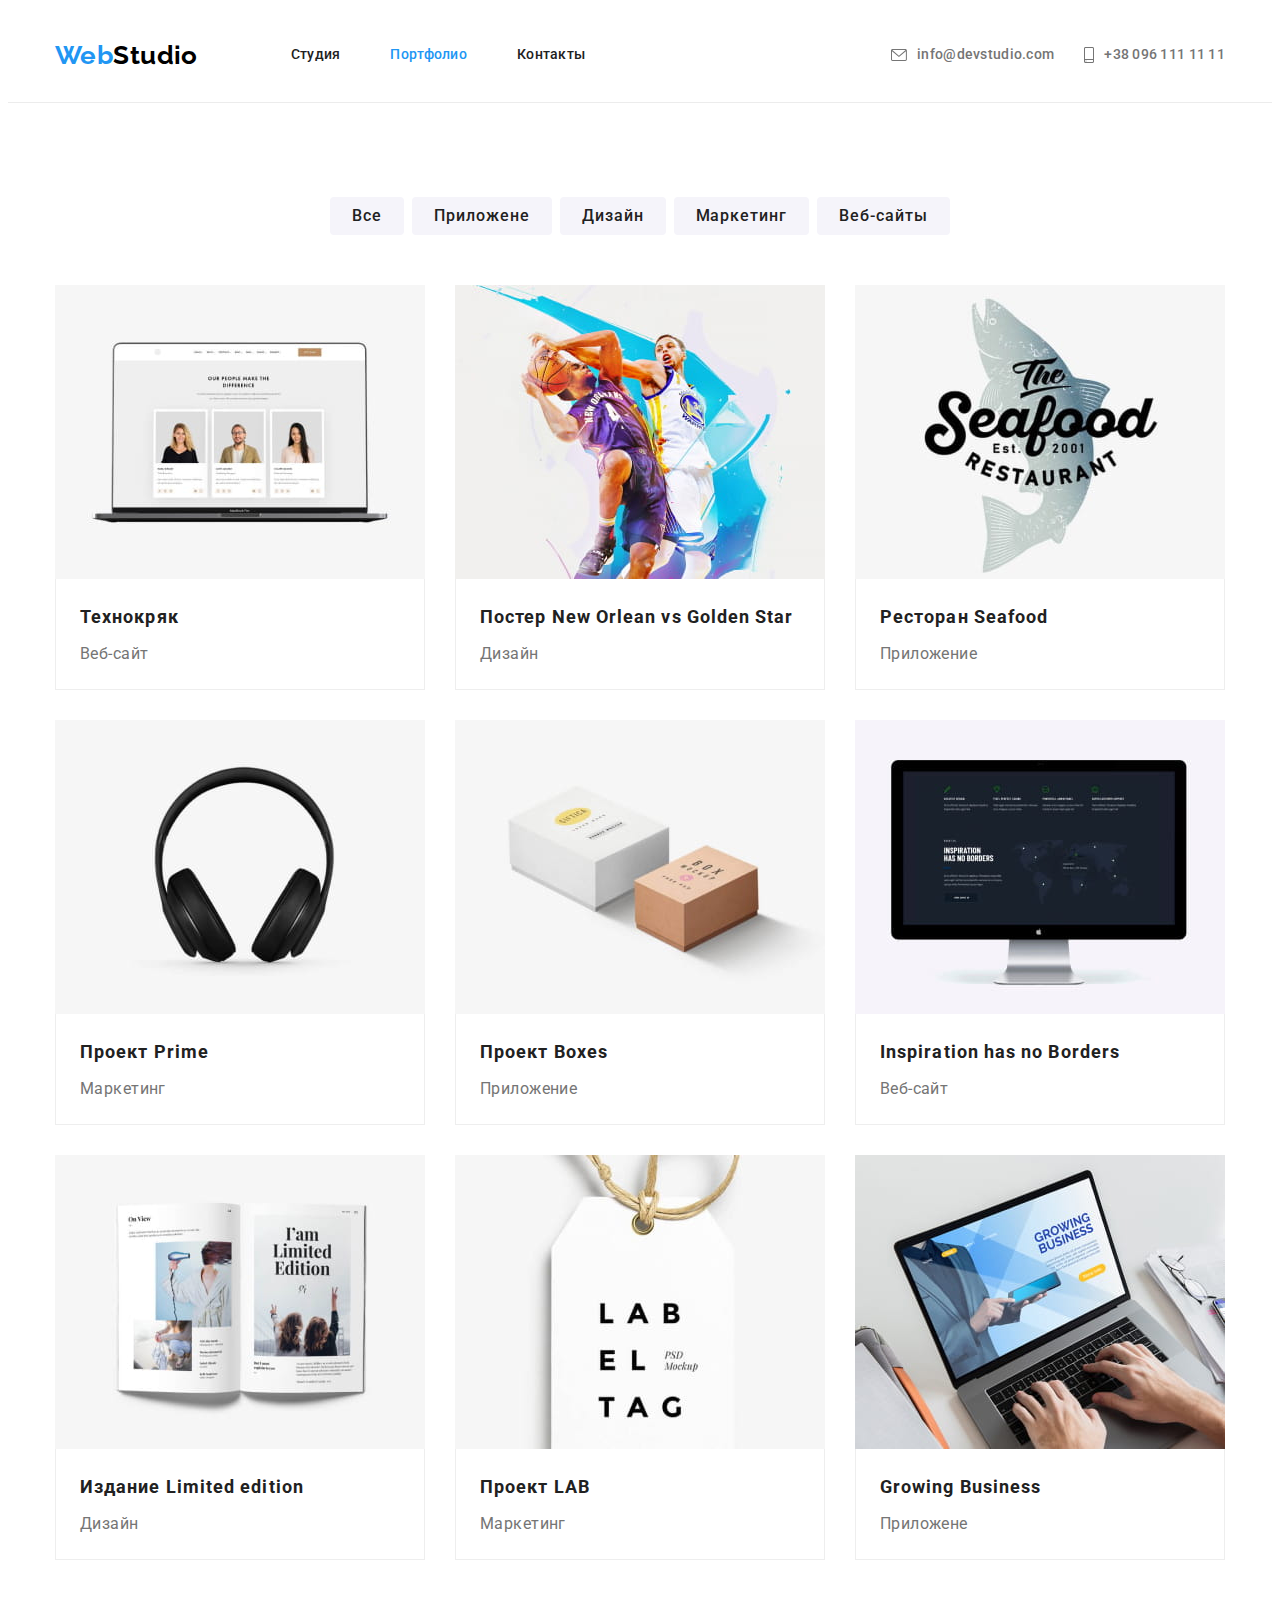
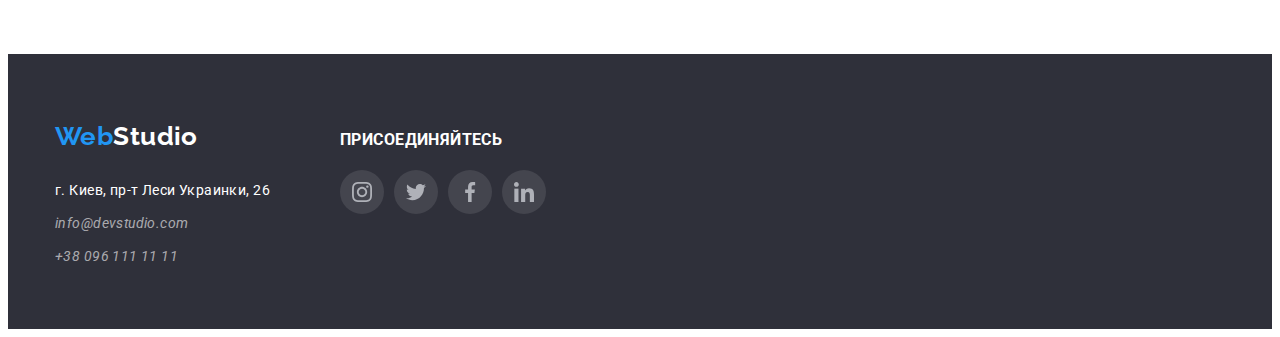
==== portfolio.html @ 27dc735b "Initial commit" ====
<!DOCTYPE html>
<html lang="ru">

<head>
    <meta charset="UTF-8">
    <meta http-equiv="X-UA-Compatible" content="IE=edge">
    <meta name="viewport" content="width=device-width, initial-scale=1.0">
    <link rel="preconnect" href="https://fonts.gstatic.com">
    <link
        href="https://fonts.googleapis.com/css2?family=Raleway:wght@700&family=Roboto:wght@400;500;700;900&display=swap"
        rel="stylesheet">
    <link rel="stylesheet" href="./css/styles.css">
    <title>portfolio</title>
</head>

<body>

    <header class="header">
        <div class="page-header container">
            <nav class="navigation">
                <a class="logo link" href="./index.html"> <span class="accent-logo">Web</span>Studio</a>
                <ul class="site-nav list">
                    <li class="item-nav">
                        <a class="item-nav link" href="./index.html">Студия</a>
                    </li>
                    <li class="item-nav">
                        <a class="item-nav link current" href="./portfolio.html">Портфолио</a>
                    </li>
                    <li class="item-nav">
                        <a class="item-nav link" href="">Контакты</a>
                    </li>
                </ul>
            </nav> 
            <ul class="contact list">
                <li class="contact-item">
                    <a class="link-contact link" href="mailto:info@devstudio.com">
                        <svg class="icon" width="16" height="12">
                            <use href="./images/svg/sprite.svg#icon-envelope"></use>
                        </svg>info@devstudio.com
                    </a>
                </li>
                <li class="contact-item">
                    <a class="link-contact link" href="tel:+380961111111">
                        <svg class="icon" width="10" height="16">
                            <use href="./images/svg/sprite.svg#icon-smartphone"></use>
                        </svg>+38 096 111 11 11
                    </a>
                </li>
            </ul>
        </div>
    </header>

    <main>
        <section class="main-portfolio">
            <div class="container container-filter">
                <ul class="filters list">
                    <li class="item-filter"><button type="button" class="button filter">Все</button></li>
                    <li class="item-filter"><button type="button" class="button filter">Приложене</button></li>
                    <li class="item-filter"><button type="button" class="button filter">Дизайн</button></li>
                    <li class="item-filter"><button type="button" class="button filter">Маркетинг</button></li>
                    <li class="item-filter"><button type="button" class="button filter">Веб-сайты</button></li>
                </ul>            
                <ul class="portfolio list grid">
                    <li class="grid-item ">
                        <a class="link portfolio-link" href=""><img src="./images/portfolio/project001.jpg" alt="ноутбук с открытым сайтом" width="370" height="294">
                        <div class="portfolio-content">
                            <h2 class="portfolio-title">Технокряк</h2>
                            <p class="text">Веб-сайт</p>
                        </div>
                        </a>
                    </li>
                    <li class="grid-item">
                        <a class="link portfolio-link" href=""><img src="./images/portfolio/project002.jpg" alt="фото двух баскетболистов с мячём" width="370" height="294">
                        <div class="portfolio-content">
                            <h2 class="portfolio-title">Постер New Orlean vs Golden Star</h2>
                            <p class="text">Дизайн</p>
                        </div>
                        </a>
                    </li>
                    <li class="grid-item">
                        <a class="link portfolio-link" href=""><img src="./images/portfolio/project003.jpg" alt="логотип ресторана" width="370" height="294">
                        <div class="portfolio-content">
                            <h2 class="portfolio-title">Ресторан Seafood</h2>
                            <p class="text">Приложение</p>
                        </div>
                        </a>
                    </li>
                    <li class="grid-item">
                        <a class="link portfolio-link" href=""><img src="./images/portfolio/project004.jpg" alt="наушники чёрного цвета" width="370" height="294">
                        <div class="portfolio-content">
                            <h2 class="portfolio-title">Проект Prime</h2>
                            <p class="text">Маркетинг</p>
                        </div>
                        </a>
                    </li>
                    <li class="grid-item">
                        <a class="link portfolio-link" href=""><img src="./images/portfolio/project005.jpg" alt="две коробки, белого и бежевого цвета" width="370" height="294">
                        <div class="portfolio-content">
                            <h2 class="portfolio-title">Проект Boxes</h2>
                            <p class="text">Приложение</p>
                        </div>
                        </a>
                    </li>
                    <li class="grid-item">
                        <a class="link portfolio-link" href=""><img src="./images/portfolio/project006.jpg" alt="монитор с включённым сайтом" width="370" height="294">
                        <div class="portfolio-content">
                            <h2 class="portfolio-title">Inspiration has no Borders</h2>
                            <p class="text">Веб-сайт</p>
                        </div>
                        </a>
                    </li>
                    <li class="grid-item">
                        <a class="link portfolio-link" href=""><img src="./images/portfolio/project007.jpg" alt="книга с открытым разворотом" width="370" height="294">
                        <div class="portfolio-content">
                            <h2 class="portfolio-title">Издание Limited edition</h2>
                            <p class="text">Дизайн</p>
                        </div>
                        </a>
                    </li>
                    <li class="grid-item">
                        <a class="link portfolio-link" href=""><img src="./images/portfolio/project008.jpg" alt="бирка с рекламным слоганом" width="370" height="294">
                        <div class="portfolio-content">
                            <h2 class="portfolio-title">Проект LAB</h2>
                            <p class="text">Маркетинг</p>
                        </div>
                        </a>
                    </li>
                    <li class="grid-item">
                        <a class="link portfolio-link" href=""><img src="./images/portfolio/project009.jpg" alt="работающий на ноутбуке человек" width="370" height="294">
                        <div class="portfolio-content">
                            <h2 class="portfolio-title">Growing Business</h2>
                            <p class="text">Приложене</p>
                        </div>
                        </a>
                    </li>
                </ul>
            </div>
        </section>

    </main>


    <footer class="footer">
        <div class="container list footer-block">
            <div class="footer-grid">
                <a class="logo link" href="./index.html"> <span class="accent-logo">Web</span>Studio</a>
                <address class="address">
                    <p class="street-address"> г. Киев, пр-т Леси Украинки, 26</p>
                    <ul class="contact list">
                        <li class="item-address"> <a class="item link" href="mailto:info@devstudio.com">info@devstudio.com</a> </li>
                        <li class="item-address"> <a class="item link" href="tel:+380961111111">+38 096 111 11 11</a> </li>
                    </ul>
                </address>
            </div>
            <div class="footer-grid">
                <h3 class="footer-title">Присоединяйтесь</h3>
                <ul class="list social-icons">
                    <li class="social-icons-item">
                        <a href="" class="social-icons-link" target="_blank" rel="noopener noreferrer">
                            <svg class="icon">
                                <use href="./images/svg/sprite.svg#icon-instagram"></use>
                            </svg>
                        </a>
                    </li>
                    <li class="social-icons-item">
                        <a href="" class="social-icons-link" target="_blank" rel="noopener noreferrer">
                            <svg class="icon">
                                <use href="./images/svg/sprite.svg#icon-twitter"></use>
                            </svg>
                        </a>
                    </li>
                    <li class="social-icons-item">
                        <a href="" class="social-icons-link" target="_blank" rel="noopener noreferrer">
                            <svg class="icon">
                                <use href="./images/svg/sprite.svg#icon-facebook"></use>
                            </svg>
                        </a>
                    </li>
                    <li class="social-icons-item">
                        <a href="" class="social-icons-link" target="_blank" rel="noopener noreferrer">
                            <svg class="icon">
                                <use href="./images/svg/sprite.svg#icon-linkedin"></use>
                            </svg>
                        </a>
                    </li>
                </ul>

            </div>
        <div>
    </footer>
    
</body>

</html>
---- css/styles.css ----
:root {
    --primary-text-color: #757575;
    --title-text-color: #212121;
    --accent-color: #2196F3;
    --contact-footer-text-color: rgba(255,255,255,0.6);
    --dark-bg-color: #2F303A;
    --primary-bg-color: #FFFFFF;
    --section-bg-color: #F5F4FA;
    --color-icons: #AFB1B8;
    --grid-item: 4;
}



        /* utilits */

html {
	box-sizing: border-box;
}
*,
*::after,
*::before {
	box-sizing: inherit;
}

body {
    background-color: var(--primary-bg-color);
    color: var(--primary-text-color);
    font-family: 'roboto', sans-serif;
    font-weight: 400;
    font-size: 14px;
    line-height: 1.14;
    letter-spacing: 0.03em;
}

h1, h2, h3, h4, h5, h6, p {
    margin: 0;
}
    
.link {
    text-decoration: none;
}
    
.list {
    list-style: none;
    padding-left: 0px;
    margin: 0px;
}
    
img {
    display: block;
    max-width: 100%;
    height: auto;
}

.social-icons .icon {
    width: 20px;
    height: 20px;
    fill: var(--color-icons);
}

.social-icons-link:hover .icon,
.social-icons-link:focus .icon {
    fill: var(--primary-bg-color);
}

.social-icons-link:hover,
.social-icons-link:focus {
    background-color: var(--accent-color);
}

.social-icons {
    display: flex;
    justify-content:center;
}

.social-icons-link {
    display: flex;
    justify-content: center;
    align-items: center;
    width: 44px;
    height: 44px;
    border-radius: 50%;
    background-color: rgba(255,255,255,0.1);
}
.social-icons-item + .social-icons-item {
    margin-left: 10px;
}
    
.grid {
    display: flex;
    flex-wrap: wrap;
    margin-left: -30px;
    margin-top: -30px;
}
    
.grid-item {
    flex-basis: calc((100% - 30px * var(--grid-item)) / var(--grid-item));
    margin-left: 30px;
    margin-top: 30px;
}

.button {
    color: var(--primary-bg-color);
    background-color: var(--accent-color);
    font-weight: 700;
    font-size: 16px;
    line-height: 1.88;
    letter-spacing: 0.06em;
    cursor: pointer;
    font-family: 'roboto', sans-serif;
    border-radius: 4px;
    padding: 10px 32px;
}

.button:hover,
.button:focus {
    background-color: #188CE8;}

.accent-logo {
    color: var(--accent-color);
}
    
.footer .logo {
    color: var(--primary-bg-color);
}
    
.container {
    width: 1200px;
    padding-left: 15px;
    padding-right: 15px;
}


        /* header */

.header {
border-bottom: 1px solid #ECECEC;
padding-top: 24px;
padding-bottom: 24px;
}
            
.page-header {
background-color: var(--primary-bg-color);
display: flex;
align-items: center;
margin-left: auto;
margin-right: auto;
}

.site-nav .link {
    color: var(--title-text-color);
    font-weight: 500;
    letter-spacing: 0.02em;
    }
    
.site-nav {
    display: flex;
    margin-left: 93px;
}
    
.site-nav .item-nav:not(:last-child) {
    margin-right: 50px;
}

.site-nav .link:hover,
.site-nav .link:focus {
    color: var(--accent-color);
    letter-spacing: 0.02em;
    font-style: normal;
}
    
.site-nav .link.current {
    color: var(--accent-color)
}   
.navigation {
    display: flex;
    align-items: center;
}
    
.contact .link-contact {
    color: var(--primary-text-color);
    font-weight: 500;
    letter-spacing: 0.02em;
    font-style: normal;
    padding-top: 15px;
    padding-bottom: 15px;
    display: flex;
    align-items: center;
}

.contact .link-contact:hover,
.contact .link-contact:focus {
color: var(--accent-color);
}

.link-contact:hover .icon,
.link-contact:focus .icon {
    fill: var(--accent-color)
}

.link-contact .icon {
    fill: var(--primary-text-color);
    margin-right: 10px;
}

.page-header .contact {
    display: flex;
    margin-left: auto;
}
    
.contact .contact-item:not(:last-child) {
    margin-right: 30px;
}

.logo {
    font-family: 'raleway', sans-serif;
    font-weight: 700;
    font-size: 26px;
    line-height: 1.19;
    color: #000000;
}

.accent-logo {
 color: var(--accent-color);
}

.section-title {
    color: var(--title-text-color);
    font-weight: 700;
    font-size: 36px;
    line-height: 1.16;
    text-align: center;
    margin-bottom: 50px;
}

        /* section hero */

.hero {
    background-color: var(--dark-bg-color);
    max-width: 1600px;
    margin-left: auto;
    margin-right: auto;
  }
            
.hero-container {
    padding-top: 200px ;
    padding-bottom: 200px;
    margin-left: auto;
    margin-right: auto;
    text-align: center;
    background-image: linear-gradient(to right,
    rgba(47, 48, 58, 0.4), rgba(47, 48, 58, 0.4)),
    url(../images/hero/hero-bg.jpg);
    background-position: center;
    height: 600px;
    max-width: 1600px;
   }

.page-title {
    color: var(--primary-bg-color);
    font-weight: 900;
    font-size: 44px;
    line-height: 1.36;
    letter-spacing: 0.06em;
    text-align: center;
    text-transform: uppercase;
    margin-bottom: 30px;
}


        /* section advantages */

.advantages .advantages-text {
    line-height: 1.71;
}

.advantages {
    padding-top: 94px;
    padding-bottom: 94px;
}

.advantages .container {
    margin-left: auto;
    margin-right: auto;
}
    
.advantages-title {
    color: var(--title-text-color);
    font-weight: 700;
    text-transform: uppercase;
    margin-bottom: 10px;
}

.advantages-title::before {
    content: '';
    display: block;
    width: 270px;
    height: 120px;
    background: var(--section-bg-color);
    border-radius: 4px;
    margin-bottom: 30px;
    background-repeat: no-repeat;
    background-position: center;
    
}

.icon-antenna ::before {
    background-image: url("../images/svg/antenna.svg");   
}

.icon-clock ::before {
    background-image: url("../images/svg/clock.svg");
}

.icon-diagram ::before {
    background-image: url("../images/svg/diagram.svg");
}

.icon-astronaut ::before {
    background-image: url("../images/svg/astronaut.svg");
}

.advantages-grid .grid-item {
    --grid-item: 4;
}


        /* section work */

.work {
    padding-bottom: 94px;
}

.work .section-title,
.team .section-title {
    color: var(--title-text-color);
    font-weight: 700;
    font-size: 36px;
    line-height: 1.16;
    text-align: center;
}

.work .container {
    margin-left: auto;
    margin-right: auto;
}
    
.work-list .grid-item {
    --grid-item: 3;
}
        /* section team */

.team .text-team {
    font-size: 16px;
    line-height: 1.18;
    margin-bottom: 16px;
}

.team .container {

    margin-left: auto;
    margin-right: auto;
    }
    
.team {
    background-color: var(--section-bg-color);
    padding-top: 94px;
    padding-bottom: 94px;
  }  
   
.team-grid .grid-item {
    --grid-item: 4;
}

.team-item-content {
    padding: 30px 31px;
    border: 1px solid var(--section-bg-color);
    background: #FFFFFF;
    box-shadow: 0px 1px 3px rgba(0, 0, 0, 0.12), 0px 1px 1px rgba(0, 0, 0, 0.14), 0px 2px 1px rgba(0, 0, 0, 0.2);
    border-radius: 0px 0px 4px 4px;
}

.employee {
    color: var(--title-text-color);
    font-weight: 500;
    font-size: 16px;
    line-height: 1.18;
    margin-bottom: 10px;
    text-align: center;
}
    
.text-team {
    text-align: center;
}


        /* our clients */

.clients {
    padding-top: 94px;
    padding-bottom: 94px;
}

.clients .container {
    margin-left: auto;
    margin-right: auto;
}

.clients-list .grid-item {
    --grd-item: 6;
}

.client-item {
    width: 170px;
    height: 90px;
}

.client-link {
    display: inline-flex;
    width: 100%;
    height: 100%;
    border: 1px solid var(--color-icons);
    border-radius: 4px;
    justify-content:center;
    align-items:center;
}

.client-icon {
    fill: var(--color-icons);
}

.client-link:hover .client-icon,
.client-link:focus .client-icon {
    fill: var(--accent-color);
}

.client-link:hover,
.client-link:focus {
    border: 1px solid var(--accent-color);
}

.clients .grid {
    flex-wrap: nowrap;
}

        /* footer */

.footer .item,
.footer .link {
    color: var(--contact-footer-text-color);
    line-height: 1.71;
}

.footer .logo {
    color: var(--primary-bg-color);
}

.address {
    margin-top: 20px;
}

.address p {
    color: var(--primary-bg-color);
    line-height: 1.71;
    font-style: normal;
}

.footer {
    background-color: var(--dark-bg-color);
    padding-top: 60px;
    padding-bottom: 60px;
}

.footer .container {
    margin-left: auto;
    margin-right: auto;
}
    
.street-address {
    margin-bottom: 9px;
}
    
.item-address:not(:last-child) {
    margin-bottom: 9px;
}
    
    
.contact .link:hover,
.contact .link:focus {
    color: var(--accent-color);
}

.footer-title {
    color: var(--primary-bg-color);
    font-weight: 700;
    text-transform: uppercase;
    margin-bottom: 20px;
}

.footer .social-icons {
    display: flex;
    justify-content: flex-start;  
}

.footer-block {
    display: flex;
    align-items: baseline;
}

.footer-grid + .footer-grid {
    margin-left: 70px;
}


        /* portfolio filter */

.main-portfolio {
    padding-top: 94px;
    padding-bottom: 94px;
}

.filters {
    display: flex;
    justify-content: center;
    margin-bottom: 50px;
}
    
.main-portfolio .container {
    margin-left: auto;
    margin-right: auto;
}
    
.filters .button {
    border: 0;
    color: var(--title-text-color);
    background-color: var(--section-bg-color);
    font-weight: 500;
    line-height: 1.63;
    padding: 6px 22px;
}
        
.filters .button:hover,
.filters .button:focus {
    color: var(--primary-bg-color);
    background-color: var(--accent-color);
    box-shadow: 0px 3px 1px rgba(0, 0, 0, 0.1),
     0px 1px 2px rgba(0, 0, 0, 0.08),
     0px 2px 2px rgba(0, 0, 0, 0.12);
}
    
.item-filter:not(:last-child) {
    margin-right: 8px;
}

        /* portfolio grid */

.portfolio-title {
    color: var(--title-text-color);
    font-weight: 700;
    font-size: 18px;
    line-height: 2;
    letter-spacing: 0.06em;
    margin-bottom: 4px;
}

.portfolio .text {
color: var(--primary-text-color);
font-size: 16px;
line-height: 1.88;
}

.portfolio-link {
    display: block;
}

.portfolio-link:hover,
.portfolio-link:focus {
    box-shadow: 0px 1px 1px rgba(0, 0, 0, 0.12),
     0px 4px 4px rgba(0, 0, 0, 0.06),
    1px 4px 6px rgba(0, 0, 0, 0.16);
}

.portfolio .grid-item {
--grid-item: 3;
}

.portfolio-content {
padding-top: 20px;
padding-left: 24px;
padding-right: 24px;
padding-bottom: 20px;
border-left: 1px solid #EEEEEE;
border-bottom: 1px solid #EEEEEE;
border-right: 1px solid #EEEEEE;
}
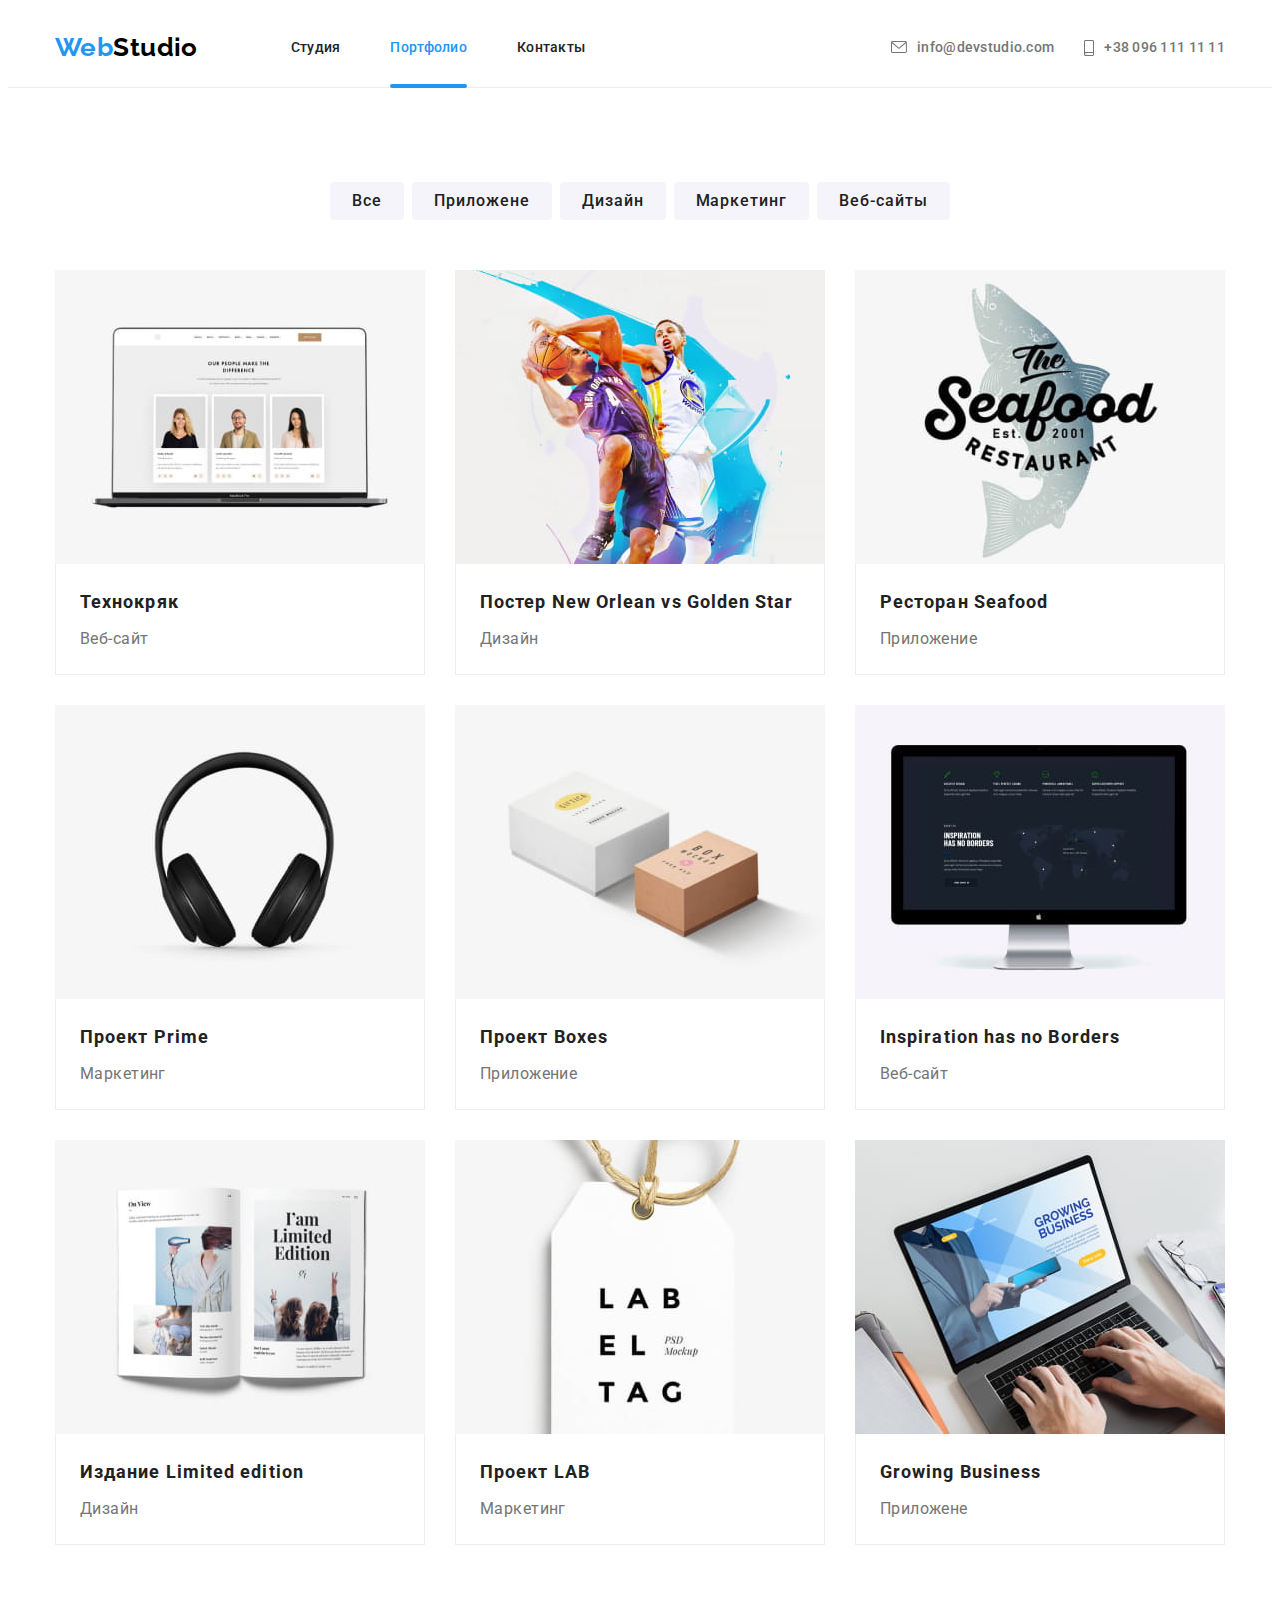
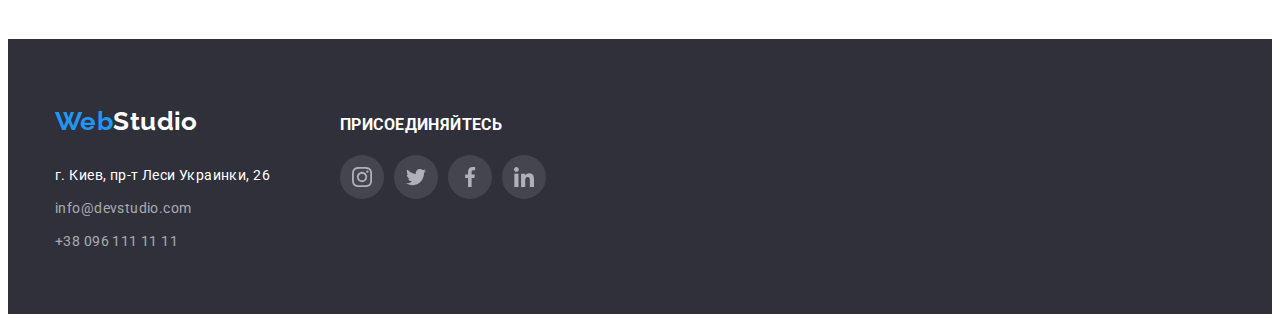
==== commit e5276665: "homework5" ====
--- a/portfolio.html
+++ b/portfolio.html
@@ -61,76 +61,94 @@
                     <li class="item-filter"><button type="button" class="button filter">Веб-сайты</button></li>
                 </ul>            
                 <ul class="portfolio list grid">
-                    <li class="grid-item ">
+                    <li class="grid-item portfolio-item">
                         <a class="link portfolio-link" href=""><img src="./images/portfolio/project001.jpg" alt="ноутбук с открытым сайтом" width="370" height="294">
-                        <div class="portfolio-content">
-                            <h2 class="portfolio-title">Технокряк</h2>
-                            <p class="text">Веб-сайт</p>
-                        </div>
-                        </a>
-                    </li>
-                    <li class="grid-item">
+                            <div class="portfolio-content">
+                                <h2 class="portfolio-title">Технокряк</h2>
+                                <p class="text">Веб-сайт</p>
+                            </div>
+                            <p class="portfolio-hover-text">Технокряк это современная площадка распространения коронавируса. Компании используют эту платформу для цифрового
+                            шпионажа и атак на защищённые сервера конкурентов.</p>
+                        </a>
+                    </li>
+                    <li class="grid-item portfolio-item">
                         <a class="link portfolio-link" href=""><img src="./images/portfolio/project002.jpg" alt="фото двух баскетболистов с мячём" width="370" height="294">
-                        <div class="portfolio-content">
-                            <h2 class="portfolio-title">Постер New Orlean vs Golden Star</h2>
-                            <p class="text">Дизайн</p>
-                        </div>
-                        </a>
-                    </li>
-                    <li class="grid-item">
+                            <div class="portfolio-content">
+                                <h2 class="portfolio-title">Постер New Orlean vs Golden Star</h2>
+                                <p class="text">Дизайн</p>
+                            </div>
+                            <p class="portfolio-hover-text">Технокряк это современная площадка распространения коронавируса. Компании используют эту платформу для цифрового
+                            шпионажа и атак на защищённые сервера конкурентов.</p>
+                        </a>
+                    </li>
+                    <li class="grid-item portfolio-item">
                         <a class="link portfolio-link" href=""><img src="./images/portfolio/project003.jpg" alt="логотип ресторана" width="370" height="294">
-                        <div class="portfolio-content">
-                            <h2 class="portfolio-title">Ресторан Seafood</h2>
-                            <p class="text">Приложение</p>
-                        </div>
-                        </a>
-                    </li>
-                    <li class="grid-item">
+                            <div class="portfolio-content">
+                                <h2 class="portfolio-title">Ресторан Seafood</h2>
+                                <p class="text">Приложение</p>
+                            </div>
+                            <p class="portfolio-hover-text">Технокряк это современная площадка распространения коронавируса. Компании используют эту платформу для цифрового
+                            шпионажа и атак на защищённые сервера конкурентов.</p>
+                        </a>
+                    </li>
+                    <li class="grid-item portfolio-item">
                         <a class="link portfolio-link" href=""><img src="./images/portfolio/project004.jpg" alt="наушники чёрного цвета" width="370" height="294">
-                        <div class="portfolio-content">
-                            <h2 class="portfolio-title">Проект Prime</h2>
-                            <p class="text">Маркетинг</p>
-                        </div>
-                        </a>
-                    </li>
-                    <li class="grid-item">
+                            <div class="portfolio-content">
+                                <h2 class="portfolio-title">Проект Prime</h2>
+                                <p class="text">Маркетинг</p>
+                            </div>
+                            <p class="portfolio-hover-text">Технокряк это современная площадка распространения коронавируса. Компании используют эту платформу для цифрового
+                            шпионажа и атак на защищённые сервера конкурентов.</p>
+                        </a>
+                    </li>
+                    <li class="grid-item portfolio-item">
                         <a class="link portfolio-link" href=""><img src="./images/portfolio/project005.jpg" alt="две коробки, белого и бежевого цвета" width="370" height="294">
-                        <div class="portfolio-content">
-                            <h2 class="portfolio-title">Проект Boxes</h2>
-                            <p class="text">Приложение</p>
-                        </div>
-                        </a>
-                    </li>
-                    <li class="grid-item">
+                            <div class="portfolio-content">
+                                <h2 class="portfolio-title">Проект Boxes</h2>
+                                <p class="text">Приложение</p>
+                            </div>
+                            <p class="portfolio-hover-text">Технокряк это современная площадка распространения коронавируса. Компании используют эту платформу для цифрового
+                            шпионажа и атак на защищённые сервера конкурентов.</p>
+                        </a>
+                    </li>
+                    <li class="grid-item portfolio-item">
                         <a class="link portfolio-link" href=""><img src="./images/portfolio/project006.jpg" alt="монитор с включённым сайтом" width="370" height="294">
-                        <div class="portfolio-content">
-                            <h2 class="portfolio-title">Inspiration has no Borders</h2>
-                            <p class="text">Веб-сайт</p>
-                        </div>
-                        </a>
-                    </li>
-                    <li class="grid-item">
+                            <div class="portfolio-content">
+                                <h2 class="portfolio-title">Inspiration has no Borders</h2>
+                                <p class="text">Веб-сайт</p>
+                            </div>
+                            <p class="portfolio-hover-text">Технокряк это современная площадка распространения коронавируса. Компании используют эту платформу для цифрового
+                            шпионажа и атак на защищённые сервера конкурентов.</p>
+                        </a>
+                    </li>
+                    <li class="grid-item portfolio-item">
                         <a class="link portfolio-link" href=""><img src="./images/portfolio/project007.jpg" alt="книга с открытым разворотом" width="370" height="294">
-                        <div class="portfolio-content">
-                            <h2 class="portfolio-title">Издание Limited edition</h2>
-                            <p class="text">Дизайн</p>
-                        </div>
-                        </a>
-                    </li>
-                    <li class="grid-item">
+                            <div class="portfolio-content">
+                                <h2 class="portfolio-title">Издание Limited edition</h2>
+                                <p class="text">Дизайн</p>
+                            </div>
+                            <p class="portfolio-hover-text">Технокряк это современная площадка распространения коронавируса. Компании используют эту платформу для цифрового
+                            шпионажа и атак на защищённые сервера конкурентов.</p>
+                        </a>
+                    </li>
+                    <li class="grid-item portfolio-item">
                         <a class="link portfolio-link" href=""><img src="./images/portfolio/project008.jpg" alt="бирка с рекламным слоганом" width="370" height="294">
-                        <div class="portfolio-content">
-                            <h2 class="portfolio-title">Проект LAB</h2>
-                            <p class="text">Маркетинг</p>
-                        </div>
-                        </a>
-                    </li>
-                    <li class="grid-item">
+                            <div class="portfolio-content">
+                                <h2 class="portfolio-title">Проект LAB</h2>
+                                <p class="text">Маркетинг</p>
+                            </div>
+                            <p class="portfolio-hover-text">Технокряк это современная площадка распространения коронавируса. Компании используют эту платформу для цифрового
+                            шпионажа и атак на защищённые сервера конкурентов.</p>
+                        </a>
+                    </li>
+                    <li class="grid-item portfolio-item">
                         <a class="link portfolio-link" href=""><img src="./images/portfolio/project009.jpg" alt="работающий на ноутбуке человек" width="370" height="294">
-                        <div class="portfolio-content">
-                            <h2 class="portfolio-title">Growing Business</h2>
-                            <p class="text">Приложене</p>
-                        </div>
+                            <div class="portfolio-content">
+                                <h2 class="portfolio-title">Growing Business</h2>
+                                <p class="text">Приложене</p>
+                            </div>
+                            <p class="portfolio-hover-text">Технокряк это современная площадка распространения коронавируса. Компании используют эту платформу для цифрового
+                            шпионажа и атак на защищённые сервера конкурентов.</p>
                         </a>
                     </li>
                 </ul>
--- a/css/styles.css
+++ b/css/styles.css
@@ -1,596 +1,714 @@
 :root {
-    --primary-text-color: #757575;
-    --title-text-color: #212121;
-    --accent-color: #2196F3;
-    --contact-footer-text-color: rgba(255,255,255,0.6);
-    --dark-bg-color: #2F303A;
-    --primary-bg-color: #FFFFFF;
-    --section-bg-color: #F5F4FA;
-    --color-icons: #AFB1B8;
-    --grid-item: 4;
-}
-
-
-
-        /* utilits */
+  --primary-text-color: #757575;
+  --title-text-color: #212121;
+  --accent-color: #2196f3;
+  --contact-footer-text-color: rgba(255, 255, 255, 0.6);
+  --dark-bg-color: #2f303a;
+  --primary-bg-color: #ffffff;
+  --section-bg-color: #f5f4fa;
+  --color-icons: #afb1b8;
+  --grid-item: 4;
+}
+
+/* utilits */
 
 html {
-	box-sizing: border-box;
+  box-sizing: border-box;
 }
 *,
 *::after,
 *::before {
-	box-sizing: inherit;
+  box-sizing: inherit;
 }
 
 body {
-    background-color: var(--primary-bg-color);
-    color: var(--primary-text-color);
-    font-family: 'roboto', sans-serif;
-    font-weight: 400;
-    font-size: 14px;
-    line-height: 1.14;
-    letter-spacing: 0.03em;
-}
-
-h1, h2, h3, h4, h5, h6, p {
-    margin: 0;
-}
-    
+  background-color: var(--primary-bg-color);
+  color: var(--primary-text-color);
+  font-family: 'roboto', sans-serif;
+  font-weight: 400;
+  font-size: 14px;
+  line-height: 1.14;
+  letter-spacing: 0.03em;
+}
+
+h1,
+h2,
+h3,
+h4,
+h5,
+h6,
+p {
+  margin: 0;
+}
+
 .link {
-    text-decoration: none;
-}
-    
+  text-decoration: none;
+}
+
 .list {
-    list-style: none;
-    padding-left: 0px;
-    margin: 0px;
-}
-    
+  list-style: none;
+  padding-left: 0px;
+  margin: 0px;
+}
+
 img {
-    display: block;
-    max-width: 100%;
-    height: auto;
+  display: block;
+  max-width: 100%;
+  height: auto;
 }
 
 .social-icons .icon {
-    width: 20px;
-    height: 20px;
-    fill: var(--color-icons);
+  width: 20px;
+  height: 20px;
+  fill: var(--color-icons);
+  transition: fill 250ms cubic-bezier(0.4, 0, 0.2, 1);
 }
 
 .social-icons-link:hover .icon,
 .social-icons-link:focus .icon {
-    fill: var(--primary-bg-color);
+  fill: var(--primary-bg-color);
 }
 
 .social-icons-link:hover,
 .social-icons-link:focus {
-    background-color: var(--accent-color);
+  background-color: var(--accent-color);
 }
 
 .social-icons {
-    display: flex;
-    justify-content:center;
+  display: flex;
+  justify-content: center;
 }
 
 .social-icons-link {
-    display: flex;
-    justify-content: center;
-    align-items: center;
-    width: 44px;
-    height: 44px;
-    border-radius: 50%;
-    background-color: rgba(255,255,255,0.1);
+  display: flex;
+  justify-content: center;
+  align-items: center;
+  width: 44px;
+  height: 44px;
+  border-radius: 50%;
+  background-color: rgba(255, 255, 255, 0.1);
+  transition: background-color 250ms cubic-bezier(0.4, 0, 0.2, 1);
 }
 .social-icons-item + .social-icons-item {
-    margin-left: 10px;
-}
-    
+  margin-left: 10px;
+}
+
 .grid {
-    display: flex;
-    flex-wrap: wrap;
-    margin-left: -30px;
-    margin-top: -30px;
-}
-    
+  display: flex;
+  flex-wrap: wrap;
+  margin-left: -30px;
+  margin-top: -30px;
+}
+
 .grid-item {
-    flex-basis: calc((100% - 30px * var(--grid-item)) / var(--grid-item));
-    margin-left: 30px;
-    margin-top: 30px;
+  flex-basis: calc((100% - 30px * var(--grid-item)) / var(--grid-item));
+  margin-left: 30px;
+  margin-top: 30px;
 }
 
 .button {
-    color: var(--primary-bg-color);
-    background-color: var(--accent-color);
-    font-weight: 700;
-    font-size: 16px;
-    line-height: 1.88;
-    letter-spacing: 0.06em;
-    cursor: pointer;
-    font-family: 'roboto', sans-serif;
-    border-radius: 4px;
-    padding: 10px 32px;
+  color: var(--primary-bg-color);
+  background-color: var(--accent-color);
+  font-weight: 700;
+  font-size: 16px;
+  line-height: 1.88;
+  letter-spacing: 0.06em;
+  cursor: pointer;
+  font-family: 'roboto', sans-serif;
+  border-radius: 4px;
+  padding: 10px 32px;
+  transition: background-color 250ms cubic-bezier(0.4, 0, 0.2, 1);
 }
 
 .button:hover,
 .button:focus {
-    background-color: #188CE8;}
+  background-color: #188ce8;
+}
 
 .accent-logo {
-    color: var(--accent-color);
-}
-    
+  color: var(--accent-color);
+}
+
 .footer .logo {
-    color: var(--primary-bg-color);
-}
-    
+  color: var(--primary-bg-color);
+}
+
 .container {
-    width: 1200px;
-    padding-left: 15px;
-    padding-right: 15px;
-}
-
-
-        /* header */
+  width: 1200px;
+  padding-left: 15px;
+  padding-right: 15px;
+}
+
+.backdrop {
+  position: fixed;
+  top: 0px;
+  left: 0px;
+  width: 100%;
+  height: 100%;
+  background-color: rgba(0, 0, 0, 0.2);
+}
+
+.backdrop.is-hidden {
+  opacity: 0;
+  pointer-events: none;
+}
+
+.modal {
+  position: absolute;
+  top: 50%;
+  left: 50%;
+  transform: translate(-50%, -50%);
+  min-height: 581px;
+  min-width: 528px;
+  box-shadow: 0px 1px 3px rgba(0, 0, 0, 0.12), 0px 1px 1px rgba(0, 0, 0, 0.14), 0px 2px 1px rgba(0, 0, 0, 0.2);
+  border-radius: 4px;
+  background-color: var(--primary-bg-color);
+}
+
+.button-close {
+  position: absolute;
+  top: 8px;
+  right: 8px;
+  display: flex;
+  justify-content: center;
+  align-items: center;
+  width: 30px;
+  height: 30px;
+  background: var(--primary-bg-color);
+  border: 1px solid rgba(0, 0, 0, 0.1);
+  border-radius: 50%;
+  cursor: pointer;
+}
+
+.button-close::before {
+  content: '';
+  width: 11px;
+  height: 11px;
+  background-image: url(../images/svg/Vector.svg);
+}
+
+/* header */
 
 .header {
-border-bottom: 1px solid #ECECEC;
-padding-top: 24px;
-padding-bottom: 24px;
-}
-            
+  border-bottom: 1px solid #ececec;
+  padding-top: 16.5px;
+  padding-bottom: 16.5px;
+}
+
 .page-header {
-background-color: var(--primary-bg-color);
-display: flex;
-align-items: center;
-margin-left: auto;
-margin-right: auto;
+  background-color: var(--primary-bg-color);
+  display: flex;
+  align-items: center;
+  margin-left: auto;
+  margin-right: auto;
 }
 
 .site-nav .link {
-    color: var(--title-text-color);
-    font-weight: 500;
-    letter-spacing: 0.02em;
-    }
-    
+  color: var(--title-text-color);
+  font-weight: 500;
+  letter-spacing: 0.02em;
+  transition: color 250ms cubic-bezier(0.4, 0, 0.2, 1);
+}
+
 .site-nav {
-    display: flex;
-    margin-left: 93px;
-}
-    
+  display: flex;
+  margin-left: 93px;
+}
+
 .site-nav .item-nav:not(:last-child) {
-    margin-right: 50px;
+  margin-right: 50px;
 }
 
 .site-nav .link:hover,
 .site-nav .link:focus {
-    color: var(--accent-color);
-    letter-spacing: 0.02em;
-    font-style: normal;
-}
-    
+  color: var(--accent-color);
+}
+
 .site-nav .link.current {
-    color: var(--accent-color)
-}   
+  color: var(--accent-color);
+}
+
+.item-nav {
+  position: relative;
+}
+
+.current::after {
+  position: absolute;
+  left: 0px;
+  top: 45px;
+  content: '';
+  display: inline-flex;
+  width: 100%;
+  background-color: var(--accent-color);
+  border-radius: 2px;
+  height: 4px;
+}
+
 .navigation {
-    display: flex;
-    align-items: center;
-}
-    
+  display: flex;
+  align-items: center;
+}
+
 .contact .link-contact {
-    color: var(--primary-text-color);
-    font-weight: 500;
-    letter-spacing: 0.02em;
-    font-style: normal;
-    padding-top: 15px;
-    padding-bottom: 15px;
-    display: flex;
-    align-items: center;
+  color: var(--primary-text-color);
+  font-weight: 500;
+  letter-spacing: 0.02em;
+  font-style: normal;
+  padding-top: 15px;
+  padding-bottom: 15px;
+  display: flex;
+  align-items: center;
+  transition: color 250ms cubic-bezier(0.4, 0, 0.2, 1);
 }
 
 .contact .link-contact:hover,
 .contact .link-contact:focus {
-color: var(--accent-color);
+  color: var(--accent-color);
+}
+
+.link-contact .icon {
+  fill: var(--primary-text-color);
+  margin-right: 10px;
+  transition: fill 250ms cubic-bezier(0.4, 0, 0.2, 1);
 }
 
 .link-contact:hover .icon,
 .link-contact:focus .icon {
-    fill: var(--accent-color)
-}
-
-.link-contact .icon {
-    fill: var(--primary-text-color);
-    margin-right: 10px;
+  fill: var(--accent-color);
 }
 
 .page-header .contact {
-    display: flex;
-    margin-left: auto;
-}
-    
+  display: flex;
+  margin-left: auto;
+}
+
 .contact .contact-item:not(:last-child) {
-    margin-right: 30px;
+  margin-right: 30px;
 }
 
 .logo {
-    font-family: 'raleway', sans-serif;
-    font-weight: 700;
-    font-size: 26px;
-    line-height: 1.19;
-    color: #000000;
+  font-family: 'raleway', sans-serif;
+  font-weight: 700;
+  font-size: 26px;
+  line-height: 1.19;
+  color: #000000;
 }
 
 .accent-logo {
- color: var(--accent-color);
+  color: var(--accent-color);
 }
 
 .section-title {
-    color: var(--title-text-color);
-    font-weight: 700;
-    font-size: 36px;
-    line-height: 1.16;
-    text-align: center;
-    margin-bottom: 50px;
-}
-
-        /* section hero */
+  color: var(--title-text-color);
+  font-weight: 700;
+  font-size: 36px;
+  line-height: 1.16;
+  text-align: center;
+  margin-bottom: 50px;
+}
+
+/* section hero */
 
 .hero {
-    background-color: var(--dark-bg-color);
-    max-width: 1600px;
-    margin-left: auto;
-    margin-right: auto;
-  }
-            
+  background-color: var(--dark-bg-color);
+  max-width: 1600px;
+  margin-left: auto;
+  margin-right: auto;
+}
+
 .hero-container {
-    padding-top: 200px ;
-    padding-bottom: 200px;
-    margin-left: auto;
-    margin-right: auto;
-    text-align: center;
-    background-image: linear-gradient(to right,
-    rgba(47, 48, 58, 0.4), rgba(47, 48, 58, 0.4)),
+  padding-top: 200px;
+  padding-bottom: 200px;
+  margin-left: auto;
+  margin-right: auto;
+  text-align: center;
+  background-image: linear-gradient(to right, rgba(47, 48, 58, 0.4), rgba(47, 48, 58, 0.4)),
     url(../images/hero/hero-bg.jpg);
-    background-position: center;
-    height: 600px;
-    max-width: 1600px;
-   }
+  background-position: center;
+  height: 600px;
+  max-width: 1600px;
+}
 
 .page-title {
-    color: var(--primary-bg-color);
-    font-weight: 900;
-    font-size: 44px;
-    line-height: 1.36;
-    letter-spacing: 0.06em;
-    text-align: center;
-    text-transform: uppercase;
-    margin-bottom: 30px;
-}
-
-
-        /* section advantages */
+  color: var(--primary-bg-color);
+  font-weight: 900;
+  font-size: 44px;
+  line-height: 1.36;
+  letter-spacing: 0.06em;
+  text-align: center;
+  text-transform: uppercase;
+  margin-bottom: 30px;
+}
+
+/* section advantages */
 
 .advantages .advantages-text {
-    line-height: 1.71;
+  line-height: 1.71;
 }
 
 .advantages {
-    padding-top: 94px;
-    padding-bottom: 94px;
+  padding-top: 94px;
+  padding-bottom: 94px;
 }
 
 .advantages .container {
-    margin-left: auto;
-    margin-right: auto;
-}
-    
+  margin-left: auto;
+  margin-right: auto;
+}
+
 .advantages-title {
-    color: var(--title-text-color);
-    font-weight: 700;
-    text-transform: uppercase;
-    margin-bottom: 10px;
+  color: var(--title-text-color);
+  font-weight: 700;
+  text-transform: uppercase;
+  margin-bottom: 10px;
 }
 
 .advantages-title::before {
-    content: '';
-    display: block;
-    width: 270px;
-    height: 120px;
-    background: var(--section-bg-color);
-    border-radius: 4px;
-    margin-bottom: 30px;
-    background-repeat: no-repeat;
-    background-position: center;
-    
+  content: '';
+  display: block;
+  width: 270px;
+  height: 120px;
+  background: var(--section-bg-color);
+  border-radius: 4px;
+  margin-bottom: 30px;
+  background-repeat: no-repeat;
+  background-position: center;
 }
 
 .icon-antenna ::before {
-    background-image: url("../images/svg/antenna.svg");   
+  background-image: url('../images/svg/antenna.svg');
 }
 
 .icon-clock ::before {
-    background-image: url("../images/svg/clock.svg");
+  background-image: url('../images/svg/clock.svg');
 }
 
 .icon-diagram ::before {
-    background-image: url("../images/svg/diagram.svg");
+  background-image: url('../images/svg/diagram.svg');
 }
 
 .icon-astronaut ::before {
-    background-image: url("../images/svg/astronaut.svg");
+  background-image: url('../images/svg/astronaut.svg');
 }
 
 .advantages-grid .grid-item {
-    --grid-item: 4;
-}
-
-
-        /* section work */
+  --grid-item: 4;
+}
+
+/* section work */
 
 .work {
-    padding-bottom: 94px;
+  padding-bottom: 94px;
 }
 
 .work .section-title,
 .team .section-title {
-    color: var(--title-text-color);
-    font-weight: 700;
-    font-size: 36px;
-    line-height: 1.16;
-    text-align: center;
+  color: var(--title-text-color);
+  font-weight: 700;
+  font-size: 36px;
+  line-height: 1.16;
+  text-align: center;
+}
+
+.work-relative::before {
+  position: absolute;
+  left: 0px;
+  bottom: 0px;
+  content: '';
+  width: 100%;
+  height: 70px;
+  background-color: rgba(47, 48, 58, 0.8);
+}
+
+.work-title {
+  position: absolute;
+  left: 50%;
+  bottom: 27px;
+  transform: translateX(-50%);
+  white-space: nowrap;
+  color: var(--primary-bg-color);
+  font-weight: 700;
+  text-transform: uppercase;
+}
+
+.work-relative {
+  position: relative;
 }
 
 .work .container {
-    margin-left: auto;
-    margin-right: auto;
-}
-    
+  margin-left: auto;
+  margin-right: auto;
+}
+
 .work-list .grid-item {
-    --grid-item: 3;
-}
-        /* section team */
+  --grid-item: 3;
+}
+/* section team */
 
 .team .text-team {
-    font-size: 16px;
-    line-height: 1.18;
-    margin-bottom: 16px;
+  font-size: 16px;
+  line-height: 1.18;
+  margin-bottom: 16px;
 }
 
 .team .container {
-
-    margin-left: auto;
-    margin-right: auto;
-    }
-    
+  margin-left: auto;
+  margin-right: auto;
+}
+
 .team {
-    background-color: var(--section-bg-color);
-    padding-top: 94px;
-    padding-bottom: 94px;
-  }  
-   
+  background-color: var(--section-bg-color);
+  padding-top: 94px;
+  padding-bottom: 94px;
+}
+
 .team-grid .grid-item {
-    --grid-item: 4;
+  --grid-item: 4;
 }
 
 .team-item-content {
-    padding: 30px 31px;
-    border: 1px solid var(--section-bg-color);
-    background: #FFFFFF;
-    box-shadow: 0px 1px 3px rgba(0, 0, 0, 0.12), 0px 1px 1px rgba(0, 0, 0, 0.14), 0px 2px 1px rgba(0, 0, 0, 0.2);
-    border-radius: 0px 0px 4px 4px;
+  padding: 30px 31px;
+  border: 1px solid var(--section-bg-color);
+  background: #ffffff;
+  box-shadow: 0px 1px 3px rgba(0, 0, 0, 0.12), 0px 1px 1px rgba(0, 0, 0, 0.14), 0px 2px 1px rgba(0, 0, 0, 0.2);
+  border-radius: 0px 0px 4px 4px;
 }
 
 .employee {
-    color: var(--title-text-color);
-    font-weight: 500;
-    font-size: 16px;
-    line-height: 1.18;
-    margin-bottom: 10px;
-    text-align: center;
-}
-    
+  color: var(--title-text-color);
+  font-weight: 500;
+  font-size: 16px;
+  line-height: 1.18;
+  margin-bottom: 10px;
+  text-align: center;
+}
+
 .text-team {
-    text-align: center;
-}
-
-
-        /* our clients */
+  text-align: center;
+}
+
+/* our clients */
 
 .clients {
-    padding-top: 94px;
-    padding-bottom: 94px;
+  padding-top: 94px;
+  padding-bottom: 94px;
 }
 
 .clients .container {
-    margin-left: auto;
-    margin-right: auto;
+  margin-left: auto;
+  margin-right: auto;
 }
 
 .clients-list .grid-item {
-    --grd-item: 6;
+  --grd-item: 6;
 }
 
 .client-item {
-    width: 170px;
-    height: 90px;
+  width: 170px;
+  height: 90px;
 }
 
 .client-link {
-    display: inline-flex;
-    width: 100%;
-    height: 100%;
-    border: 1px solid var(--color-icons);
-    border-radius: 4px;
-    justify-content:center;
-    align-items:center;
+  display: inline-flex;
+  width: 100%;
+  height: 100%;
+  border: 1px solid var(--color-icons);
+  border-radius: 4px;
+  justify-content: center;
+  align-items: center;
+  transition: border 250ms cubic-bezier(0.4, 0, 0.2, 1);
 }
 
 .client-icon {
-    fill: var(--color-icons);
+  fill: var(--color-icons);
+  transition: fill 250ms cubic-bezier(0.4, 0, 0.2, 1);
 }
 
 .client-link:hover .client-icon,
 .client-link:focus .client-icon {
-    fill: var(--accent-color);
+  fill: var(--accent-color);
 }
 
 .client-link:hover,
 .client-link:focus {
-    border: 1px solid var(--accent-color);
+  border: 1px solid var(--accent-color);
 }
 
 .clients .grid {
-    flex-wrap: nowrap;
-}
-
-        /* footer */
+  flex-wrap: nowrap;
+}
+
+/* footer */
 
 .footer .item,
 .footer .link {
-    color: var(--contact-footer-text-color);
-    line-height: 1.71;
+  color: var(--contact-footer-text-color);
+  line-height: 1.71;
+  font-style: normal;
+  transition: color 250ms cubic-bezier(0.4, 0, 0.2, 1);
 }
 
 .footer .logo {
-    color: var(--primary-bg-color);
+  color: var(--primary-bg-color);
 }
 
 .address {
-    margin-top: 20px;
+  margin-top: 20px;
 }
 
 .address p {
-    color: var(--primary-bg-color);
-    line-height: 1.71;
-    font-style: normal;
+  color: var(--primary-bg-color);
+  line-height: 1.71;
+  font-style: normal;
 }
 
 .footer {
-    background-color: var(--dark-bg-color);
-    padding-top: 60px;
-    padding-bottom: 60px;
+  background-color: var(--dark-bg-color);
+  padding-top: 60px;
+  padding-bottom: 60px;
 }
 
 .footer .container {
-    margin-left: auto;
-    margin-right: auto;
-}
-    
+  margin-left: auto;
+  margin-right: auto;
+}
+
 .street-address {
-    margin-bottom: 9px;
-}
-    
+  margin-bottom: 9px;
+}
+
 .item-address:not(:last-child) {
-    margin-bottom: 9px;
-}
-    
-    
-.contact .link:hover,
-.contact .link:focus {
-    color: var(--accent-color);
+  margin-bottom: 9px;
+}
+
+.contact .item:hover,
+.contact .item:focus {
+  color: var(--accent-color);
 }
 
 .footer-title {
-    color: var(--primary-bg-color);
-    font-weight: 700;
-    text-transform: uppercase;
-    margin-bottom: 20px;
+  color: var(--primary-bg-color);
+  font-weight: 700;
+  text-transform: uppercase;
+  margin-bottom: 20px;
 }
 
 .footer .social-icons {
-    display: flex;
-    justify-content: flex-start;  
+  display: flex;
+  justify-content: flex-start;
 }
 
 .footer-block {
-    display: flex;
-    align-items: baseline;
+  display: flex;
+  align-items: baseline;
 }
 
 .footer-grid + .footer-grid {
-    margin-left: 70px;
-}
-
-
-        /* portfolio filter */
+  margin-left: 70px;
+}
+
+/* portfolio filter */
 
 .main-portfolio {
-    padding-top: 94px;
-    padding-bottom: 94px;
+  padding-top: 94px;
+  padding-bottom: 94px;
 }
 
 .filters {
-    display: flex;
-    justify-content: center;
-    margin-bottom: 50px;
-}
-    
+  display: flex;
+  justify-content: center;
+  margin-bottom: 50px;
+}
+
 .main-portfolio .container {
-    margin-left: auto;
-    margin-right: auto;
-}
-    
+  margin-left: auto;
+  margin-right: auto;
+}
+
 .filters .button {
-    border: 0;
-    color: var(--title-text-color);
-    background-color: var(--section-bg-color);
-    font-weight: 500;
-    line-height: 1.63;
-    padding: 6px 22px;
-}
-        
+  border: 0;
+  color: var(--title-text-color);
+  background-color: var(--section-bg-color);
+  font-weight: 500;
+  line-height: 1.63;
+  padding: 6px 22px;
+  box-shadow: none;
+  transition: color 250ms cubic-bezier(0.4, 0, 0.2, 1), background-color 250ms cubic-bezier(0.4, 0, 0.2, 1),
+    box-shadow 250ms cubic-bezier(0.4, 0, 0.2, 1);
+}
+
 .filters .button:hover,
 .filters .button:focus {
-    color: var(--primary-bg-color);
-    background-color: var(--accent-color);
-    box-shadow: 0px 3px 1px rgba(0, 0, 0, 0.1),
-     0px 1px 2px rgba(0, 0, 0, 0.08),
-     0px 2px 2px rgba(0, 0, 0, 0.12);
-}
-    
+  color: var(--primary-bg-color);
+  background-color: var(--accent-color);
+  box-shadow: 0px 3px 1px rgba(0, 0, 0, 0.1), 0px 1px 2px rgba(0, 0, 0, 0.08), 0px 2px 2px rgba(0, 0, 0, 0.12);
+}
+
 .item-filter:not(:last-child) {
-    margin-right: 8px;
-}
-
-        /* portfolio grid */
+  margin-right: 8px;
+}
+
+/* portfolio grid */
 
 .portfolio-title {
-    color: var(--title-text-color);
-    font-weight: 700;
-    font-size: 18px;
-    line-height: 2;
-    letter-spacing: 0.06em;
-    margin-bottom: 4px;
+  color: var(--title-text-color);
+  font-weight: 700;
+  font-size: 18px;
+  line-height: 2;
+  letter-spacing: 0.06em;
+  margin-bottom: 4px;
 }
 
 .portfolio .text {
-color: var(--primary-text-color);
-font-size: 16px;
-line-height: 1.88;
+  color: var(--primary-text-color);
+  font-size: 16px;
+  line-height: 1.88;
 }
 
 .portfolio-link {
-    display: block;
+  position: relative;
+  display: block;
+  box-shadow: none;
+  transition: box-shadow 250ms cubic-bezier(0.4, 0, 0.2, 1);
+  overflow: hidden;
 }
 
 .portfolio-link:hover,
 .portfolio-link:focus {
-    box-shadow: 0px 1px 1px rgba(0, 0, 0, 0.12),
-     0px 4px 4px rgba(0, 0, 0, 0.06),
-    1px 4px 6px rgba(0, 0, 0, 0.16);
+  box-shadow: 0px 1px 1px rgba(0, 0, 0, 0.12), 0px 4px 4px rgba(0, 0, 0, 0.06), 1px 4px 6px rgba(0, 0, 0, 0.16);
 }
 
 .portfolio .grid-item {
---grid-item: 3;
+  --grid-item: 3;
 }
 
 .portfolio-content {
-padding-top: 20px;
-padding-left: 24px;
-padding-right: 24px;
-padding-bottom: 20px;
-border-left: 1px solid #EEEEEE;
-border-bottom: 1px solid #EEEEEE;
-border-right: 1px solid #EEEEEE;
-}+  padding-top: 20px;
+  padding-left: 24px;
+  padding-right: 24px;
+  padding-bottom: 20px;
+  border-left: 1px solid #eeeeee;
+  border-bottom: 1px solid #eeeeee;
+  border-right: 1px solid #eeeeee;
+}
+
+.portfolio-hover-text {
+  position: absolute;
+  top: 100%;
+  left: 0px;
+  height: 294px;
+  display: flex;
+  align-items: center;
+  font-size: 18px;
+  line-height: 1.56;
+  color: var(--primary-bg-color);
+  padding-left: 24px;
+  padding-right: 24px;
+  background-color: rgba(33, 150, 243, 0.9);
+  transition: transform 250ms cubic-bezier(0.4, 0, 0.2, 1);
+}
+
+.portfolio-link:hover .portfolio-hover-text,
+.portfolio-link:focus .portfolio-hover-text {
+  transform: translateY(-404px);
+}
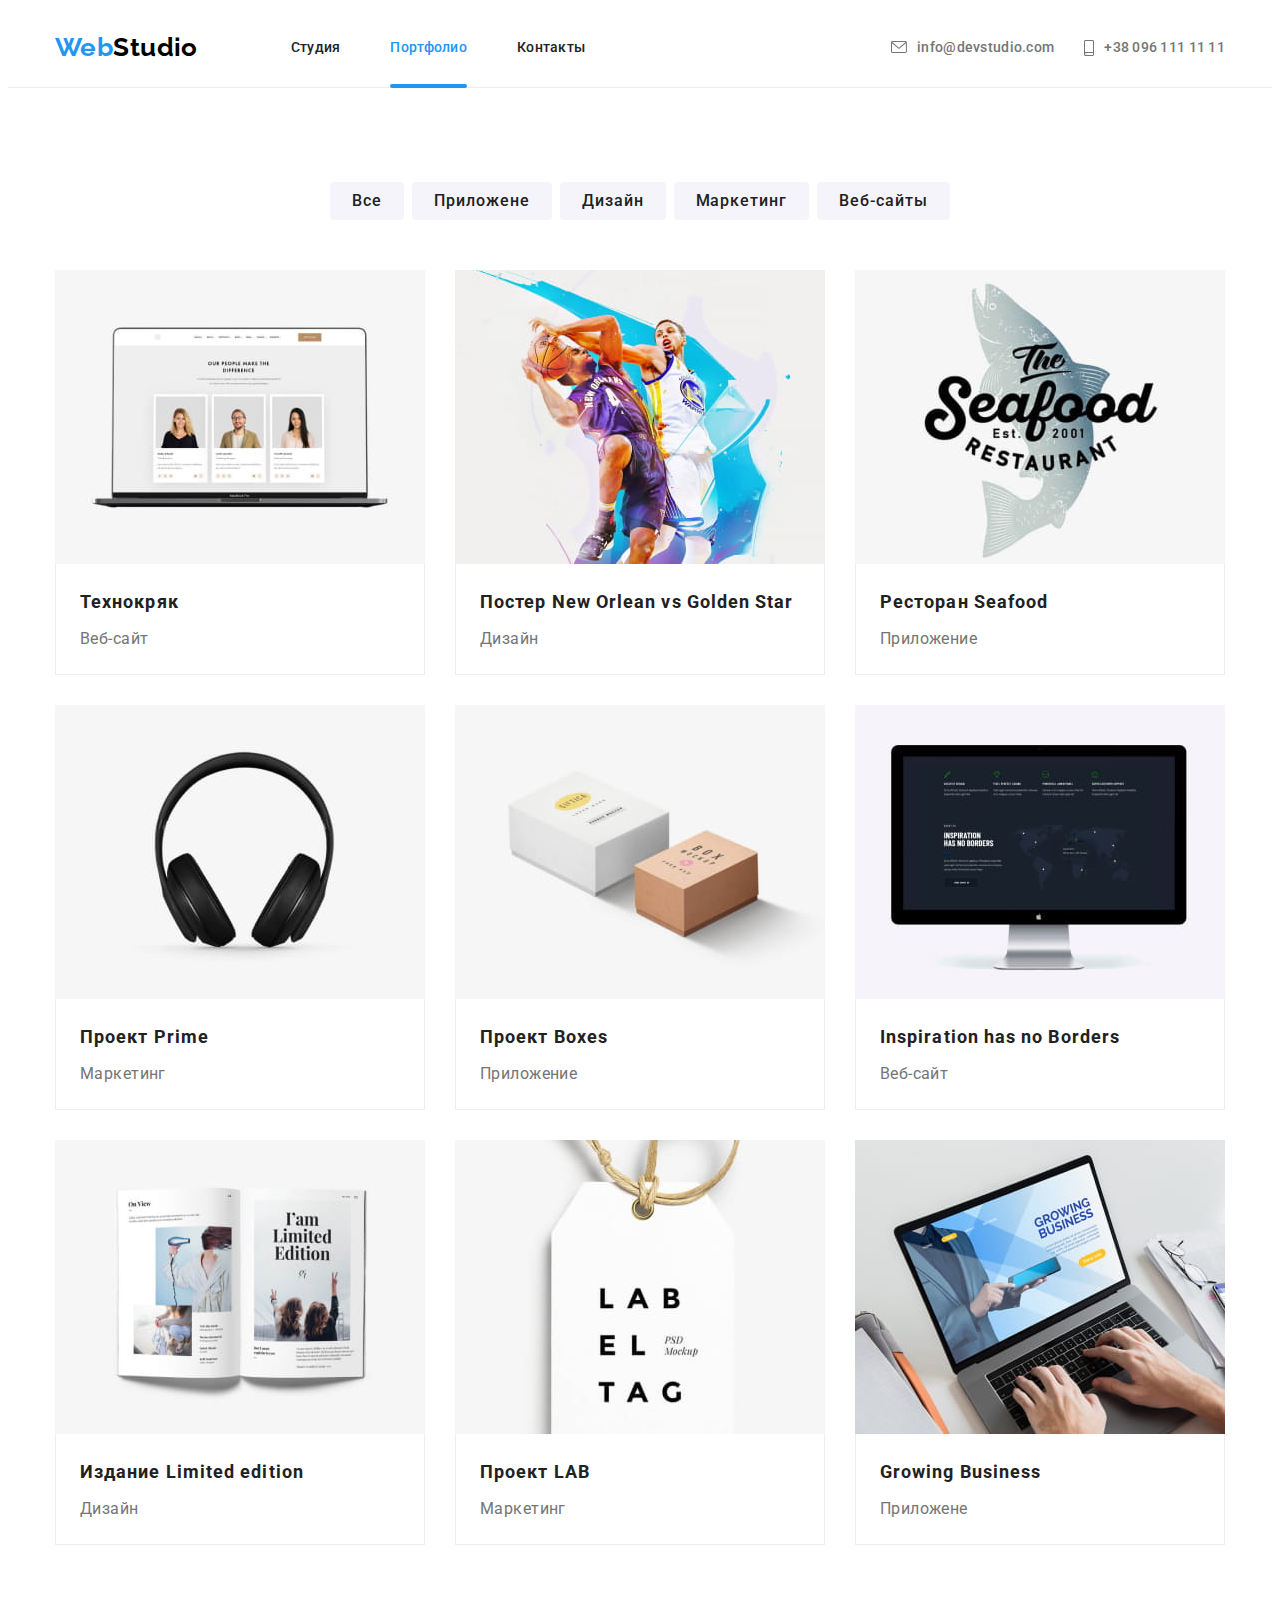
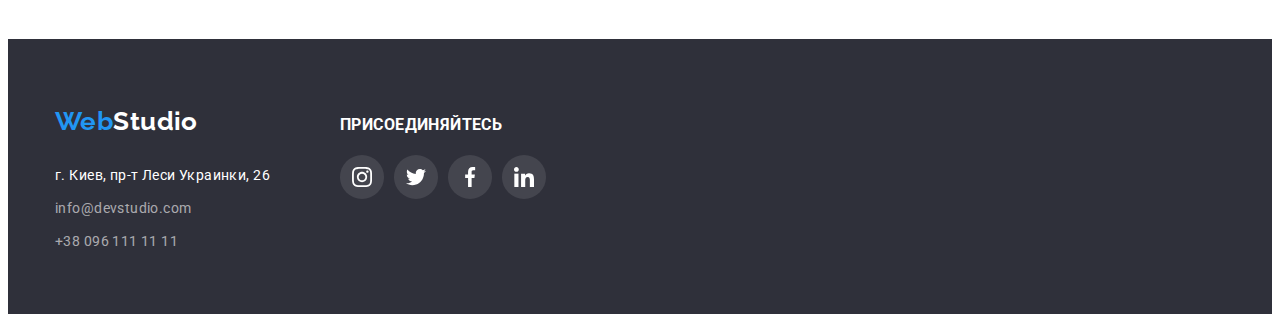
==== commit d842ce19: "corrected notes" ====
--- a/portfolio.html
+++ b/portfolio.html
@@ -62,93 +62,121 @@
                 </ul>            
                 <ul class="portfolio list grid">
                     <li class="grid-item portfolio-item">
-                        <a class="link portfolio-link" href=""><img src="./images/portfolio/project001.jpg" alt="ноутбук с открытым сайтом" width="370" height="294">
+                        <a class="link portfolio-link" href="">
+                            <div class="portfolio-image">
+                                <img src="./images/portfolio/project001.jpg" alt="ноутбук с открытым сайтом" width="370" height="294">
+                                <p class="portfolio-hover-text">Технокряк это современная площадка распространения коронавируса. Компании используют эту
+                                    платформу для цифрового
+                                    шпионажа и атак на защищённые сервера конкурентов.</p>
+                            </div>
                             <div class="portfolio-content">
                                 <h2 class="portfolio-title">Технокряк</h2>
                                 <p class="text">Веб-сайт</p>
                             </div>
-                            <p class="portfolio-hover-text">Технокряк это современная площадка распространения коронавируса. Компании используют эту платформу для цифрового
-                            шпионажа и атак на защищённые сервера конкурентов.</p>
-                        </a>
-                    </li>
-                    <li class="grid-item portfolio-item">
-                        <a class="link portfolio-link" href=""><img src="./images/portfolio/project002.jpg" alt="фото двух баскетболистов с мячём" width="370" height="294">
+                        </a>
+                    </li>
+                    <li class="grid-item portfolio-item">
+                        <a class="link portfolio-link" href="">
+                            <div class="portfolio-image">
+                                <img src="./images/portfolio/project002.jpg" alt="фото двух баскетболистов с мячём" width="370" height="294">
+                                <p class="portfolio-hover-text">Технокряк это современная площадка распространения коронавируса. Компании используют эту платформу для цифрового
+                            шпионажа и атак на защищённые сервера конкурентов.</p>
+                            </div>
                             <div class="portfolio-content">
                                 <h2 class="portfolio-title">Постер New Orlean vs Golden Star</h2>
                                 <p class="text">Дизайн</p>
                             </div>
-                            <p class="portfolio-hover-text">Технокряк это современная площадка распространения коронавируса. Компании используют эту платформу для цифрового
-                            шпионажа и атак на защищённые сервера конкурентов.</p>
-                        </a>
-                    </li>
-                    <li class="grid-item portfolio-item">
-                        <a class="link portfolio-link" href=""><img src="./images/portfolio/project003.jpg" alt="логотип ресторана" width="370" height="294">
+                                                    </a>
+                    </li>
+                    <li class="grid-item portfolio-item">
+                        <a class="link portfolio-link" href="">
+                            <div class="portfolio-image">
+                                <img src="./images/portfolio/project003.jpg" alt="логотип ресторана" width="370" height="294">
+                                <p class="portfolio-hover-text">Технокряк это современная площадка распространения коронавируса. Компании используют эту платформу для цифрового
+                            шпионажа и атак на защищённые сервера конкурентов.</p>
+                            </div>
                             <div class="portfolio-content">
                                 <h2 class="portfolio-title">Ресторан Seafood</h2>
                                 <p class="text">Приложение</p>
                             </div>
-                            <p class="portfolio-hover-text">Технокряк это современная площадка распространения коронавируса. Компании используют эту платформу для цифрового
-                            шпионажа и атак на защищённые сервера конкурентов.</p>
-                        </a>
-                    </li>
-                    <li class="grid-item portfolio-item">
-                        <a class="link portfolio-link" href=""><img src="./images/portfolio/project004.jpg" alt="наушники чёрного цвета" width="370" height="294">
+                        </a>
+                    </li>
+                    <li class="grid-item portfolio-item">
+                        <a class="link portfolio-link" href="">
+                            <div class="portfolio-image">
+                                <img src="./images/portfolio/project004.jpg" alt="наушники чёрного цвета" width="370" height="294">
+                                <p class="portfolio-hover-text">Технокряк это современная площадка распространения коронавируса. Компании используют эту платформу для цифрового
+                            шпионажа и атак на защищённые сервера конкурентов.</p>
+                            </div>
                             <div class="portfolio-content">
                                 <h2 class="portfolio-title">Проект Prime</h2>
                                 <p class="text">Маркетинг</p>
                             </div>
-                            <p class="portfolio-hover-text">Технокряк это современная площадка распространения коронавируса. Компании используют эту платформу для цифрового
-                            шпионажа и атак на защищённые сервера конкурентов.</p>
-                        </a>
-                    </li>
-                    <li class="grid-item portfolio-item">
-                        <a class="link portfolio-link" href=""><img src="./images/portfolio/project005.jpg" alt="две коробки, белого и бежевого цвета" width="370" height="294">
+                        </a>
+                    </li>
+                    <li class="grid-item portfolio-item">
+                        <a class="link portfolio-link" href="">
+                            <div class="portfolio-image">
+                                <img src="./images/portfolio/project005.jpg" alt="две коробки, белого и бежевого цвета" width="370" height="294">
+                                <p class="portfolio-hover-text">Технокряк это современная площадка распространения коронавируса. Компании используют эту платформу для цифрового
+                            шпионажа и атак на защищённые сервера конкурентов.</p>
+                            </div>
                             <div class="portfolio-content">
                                 <h2 class="portfolio-title">Проект Boxes</h2>
                                 <p class="text">Приложение</p>
                             </div>
-                            <p class="portfolio-hover-text">Технокряк это современная площадка распространения коронавируса. Компании используют эту платформу для цифрового
-                            шпионажа и атак на защищённые сервера конкурентов.</p>
-                        </a>
-                    </li>
-                    <li class="grid-item portfolio-item">
-                        <a class="link portfolio-link" href=""><img src="./images/portfolio/project006.jpg" alt="монитор с включённым сайтом" width="370" height="294">
+                        </a>
+                    </li>
+                    <li class="grid-item portfolio-item">
+                        <a class="link portfolio-link" href="">
+                            <div class="portfolio-image">
+                                <img src="./images/portfolio/project006.jpg" alt="монитор с включённым сайтом" width="370" height="294">
+                                <p class="portfolio-hover-text">Технокряк это современная площадка распространения коронавируса. Компании используют эту платформу для цифрового
+                            шпионажа и атак на защищённые сервера конкурентов.</p>
+                            </div>
                             <div class="portfolio-content">
                                 <h2 class="portfolio-title">Inspiration has no Borders</h2>
                                 <p class="text">Веб-сайт</p>
                             </div>
-                            <p class="portfolio-hover-text">Технокряк это современная площадка распространения коронавируса. Компании используют эту платформу для цифрового
-                            шпионажа и атак на защищённые сервера конкурентов.</p>
-                        </a>
-                    </li>
-                    <li class="grid-item portfolio-item">
-                        <a class="link portfolio-link" href=""><img src="./images/portfolio/project007.jpg" alt="книга с открытым разворотом" width="370" height="294">
+                        </a>
+                    </li>
+                    <li class="grid-item portfolio-item">
+                        <a class="link portfolio-link" href="">
+                            <div class="portfolio-image">
+                                <img src="./images/portfolio/project007.jpg" alt="книга с открытым разворотом" width="370" height="294">
+                                <p class="portfolio-hover-text">Технокряк это современная площадка распространения коронавируса. Компании используют эту платформу для цифрового
+                            шпионажа и атак на защищённые сервера конкурентов.</p>
+                            </div>
                             <div class="portfolio-content">
                                 <h2 class="portfolio-title">Издание Limited edition</h2>
                                 <p class="text">Дизайн</p>
                             </div>
-                            <p class="portfolio-hover-text">Технокряк это современная площадка распространения коронавируса. Компании используют эту платформу для цифрового
-                            шпионажа и атак на защищённые сервера конкурентов.</p>
-                        </a>
-                    </li>
-                    <li class="grid-item portfolio-item">
-                        <a class="link portfolio-link" href=""><img src="./images/portfolio/project008.jpg" alt="бирка с рекламным слоганом" width="370" height="294">
+                        </a>
+                    </li>
+                    <li class="grid-item portfolio-item">
+                        <a class="link portfolio-link" href="">
+                            <div class="portfolio-image">
+                                <img src="./images/portfolio/project008.jpg" alt="бирка с рекламным слоганом" width="370" height="294">
+                                <p class="portfolio-hover-text">Технокряк это современная площадка распространения коронавируса. Компании используют эту платформу для цифрового
+                            шпионажа и атак на защищённые сервера конкурентов.</p>
+                            </div>
                             <div class="portfolio-content">
                                 <h2 class="portfolio-title">Проект LAB</h2>
                                 <p class="text">Маркетинг</p>
                             </div>
-                            <p class="portfolio-hover-text">Технокряк это современная площадка распространения коронавируса. Компании используют эту платформу для цифрового
-                            шпионажа и атак на защищённые сервера конкурентов.</p>
-                        </a>
-                    </li>
-                    <li class="grid-item portfolio-item">
-                        <a class="link portfolio-link" href=""><img src="./images/portfolio/project009.jpg" alt="работающий на ноутбуке человек" width="370" height="294">
+                        </a>
+                    </li>
+                    <li class="grid-item portfolio-item">
+                        <a class="link portfolio-link" href="">
+                            <div class="portfolio-image">
+                                <img src="./images/portfolio/project009.jpg" alt="работающий на ноутбуке человек" width="370" height="294">
+                                <p class="portfolio-hover-text">Технокряк это современная площадка распространения коронавируса. Компании используют эту платформу для цифрового
+                            шпионажа и атак на защищённые сервера конкурентов.</p>
+                            </div>
                             <div class="portfolio-content">
                                 <h2 class="portfolio-title">Growing Business</h2>
                                 <p class="text">Приложене</p>
                             </div>
-                            <p class="portfolio-hover-text">Технокряк это современная площадка распространения коронавируса. Компании используют эту платформу для цифрового
-                            шпионажа и атак на защищённые сервера конкурентов.</p>
                         </a>
                     </li>
                 </ul>
--- a/css/styles.css
+++ b/css/styles.css
@@ -64,6 +64,10 @@
   transition: fill 250ms cubic-bezier(0.4, 0, 0.2, 1);
 }
 
+.footer .social-icons .icon {
+  fill: var(--primary-bg-color);
+}
+
 .social-icons-link:hover .icon,
 .social-icons-link:focus .icon {
   fill: var(--primary-bg-color);
@@ -146,6 +150,7 @@
   width: 100%;
   height: 100%;
   background-color: rgba(0, 0, 0, 0.2);
+  transition: opacity 250ms cubic-bezier(0.4, 0, 0.2, 1);
 }
 
 .backdrop.is-hidden {
@@ -467,7 +472,7 @@
 }
 
 .team-item-content {
-  padding: 30px 31px;
+  padding: 30px 30px;
   border: 1px solid var(--section-bg-color);
   background: #ffffff;
   box-shadow: 0px 1px 3px rgba(0, 0, 0, 0.12), 0px 1px 1px rgba(0, 0, 0, 0.14), 0px 2px 1px rgba(0, 0, 0, 0.2);
@@ -670,7 +675,6 @@
   display: block;
   box-shadow: none;
   transition: box-shadow 250ms cubic-bezier(0.4, 0, 0.2, 1);
-  overflow: hidden;
 }
 
 .portfolio-link:hover,
@@ -696,7 +700,7 @@
   position: absolute;
   top: 100%;
   left: 0px;
-  height: 294px;
+  height: 100%;
   display: flex;
   align-items: center;
   font-size: 18px;
@@ -710,5 +714,10 @@
 
 .portfolio-link:hover .portfolio-hover-text,
 .portfolio-link:focus .portfolio-hover-text {
-  transform: translateY(-404px);
-}
+  transform: translateY(-100%);
+}
+
+.portfolio-image {
+  position: relative;
+  overflow: hidden;
+}
